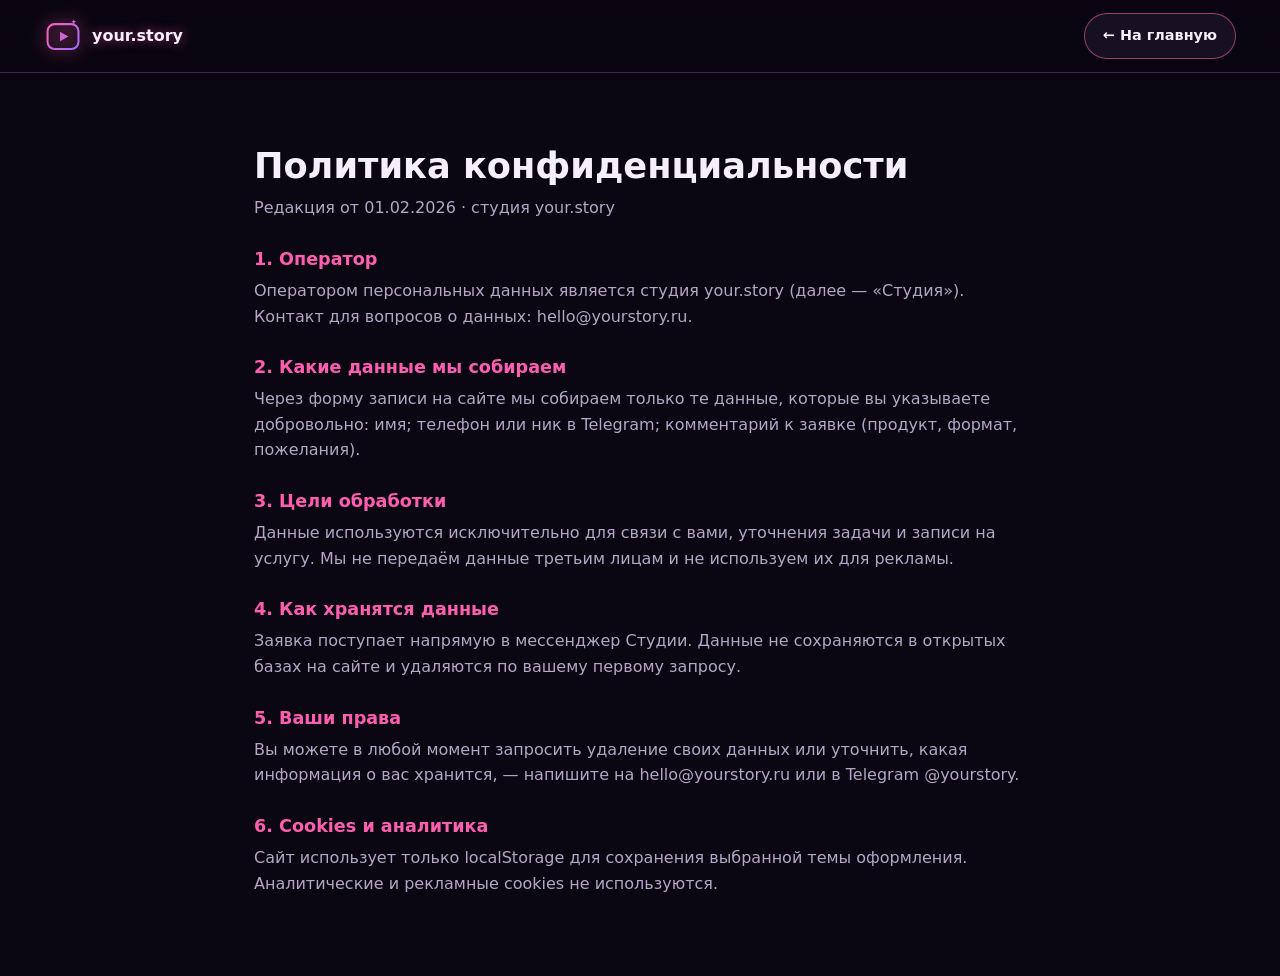
==== privacy.html @ 6f64eec4 "feat: лендинг your.story — полноэкранный hero с дуотон-неоном, две темы, форма в Telegram" ====
<!doctype html>
<html lang="ru" data-theme="dark">
  <head>
    <meta charset="UTF-8" />
    <meta name="viewport" content="width=device-width, initial-scale=1.0" />
    <title>Политика конфиденциальности — your.story</title>
    <meta
      name="description"
      content="Политика обработки персональных данных студии your.story"
    />
    <link rel="icon" type="image/svg+xml" href="img/logo/favicon.svg" />
    <script>
      (function () {
        try {
          if (localStorage.getItem("your-story-theme") === "light")
            document.documentElement.setAttribute("data-theme", "light");
        } catch (e) {}
      })();
    </script>
    <link rel="stylesheet" href="css/style.css" />
  </head>
  <body class="page">
    <header class="header">
      <div class="header__inner">
        <a class="header__logo" href="index.html">
          <img
            class="header__logo-icon"
            src="img/logo/logo.svg"
            alt="Логотип your.story"
            width="38"
            height="38"
          />
          <span class="header__logo-text">your.story</span>
        </a>
        <a class="button button--ghost button--small" href="index.html"
          >← На главную</a
        >
      </div>
    </header>

    <main class="page__main">
      <section class="section">
        <div class="section__inner policy">
          <h1 class="policy__title">Политика конфиденциальности</h1>
          <p>Редакция от 01.02.2026 · студия your.story</p>

          <h2>1. Оператор</h2>
          <p>
            Оператором персональных данных является студия your.story (далее —
            «Студия»). Контакт для вопросов о данных: hello@yourstory.ru.
          </p>

          <h2>2. Какие данные мы собираем</h2>
          <p>
            Через форму записи на сайте мы собираем только те данные, которые вы
            указываете добровольно: имя; телефон или ник в Telegram; комментарий
            к заявке (продукт, формат, пожелания).
          </p>

          <h2>3. Цели обработки</h2>
          <p>
            Данные используются исключительно для связи с вами, уточнения задачи
            и записи на услугу. Мы не передаём данные третьим лицам и не
            используем их для рекламы.
          </p>

          <h2>4. Как хранятся данные</h2>
          <p>
            Заявка поступает напрямую в мессенджер Студии. Данные не сохраняются
            в открытых базах на сайте и удаляются по вашему первому запросу.
          </p>

          <h2>5. Ваши права</h2>
          <p>
            Вы можете в любой момент запросить удаление своих данных или
            уточнить, какая информация о вас хранится, — напишите на
            hello@yourstory.ru или в Telegram @yourstory.
          </p>

          <h2>6. Cookies и аналитика</h2>
          <p>
            Сайт использует только localStorage для сохранения выбранной темы
            оформления. Аналитические и рекламные cookies не используются.
          </p>
        </div>
      </section>
    </main>
  </body>
</html>
---- css/style.css ----
/* =========================================================
   style.css — единственная точка входа стилей
========================================================= */
@import "modules/base.css";
@import "modules/header.css";
@import "modules/hero.css";
@import "modules/content.css";
@import "modules/packages.css";
@import "modules/results.css";
@import "modules/faq.css";
@import "modules/form.css";
@import "modules/footer.css";
@import "modules/neon.css";
@import "modules/media.css";
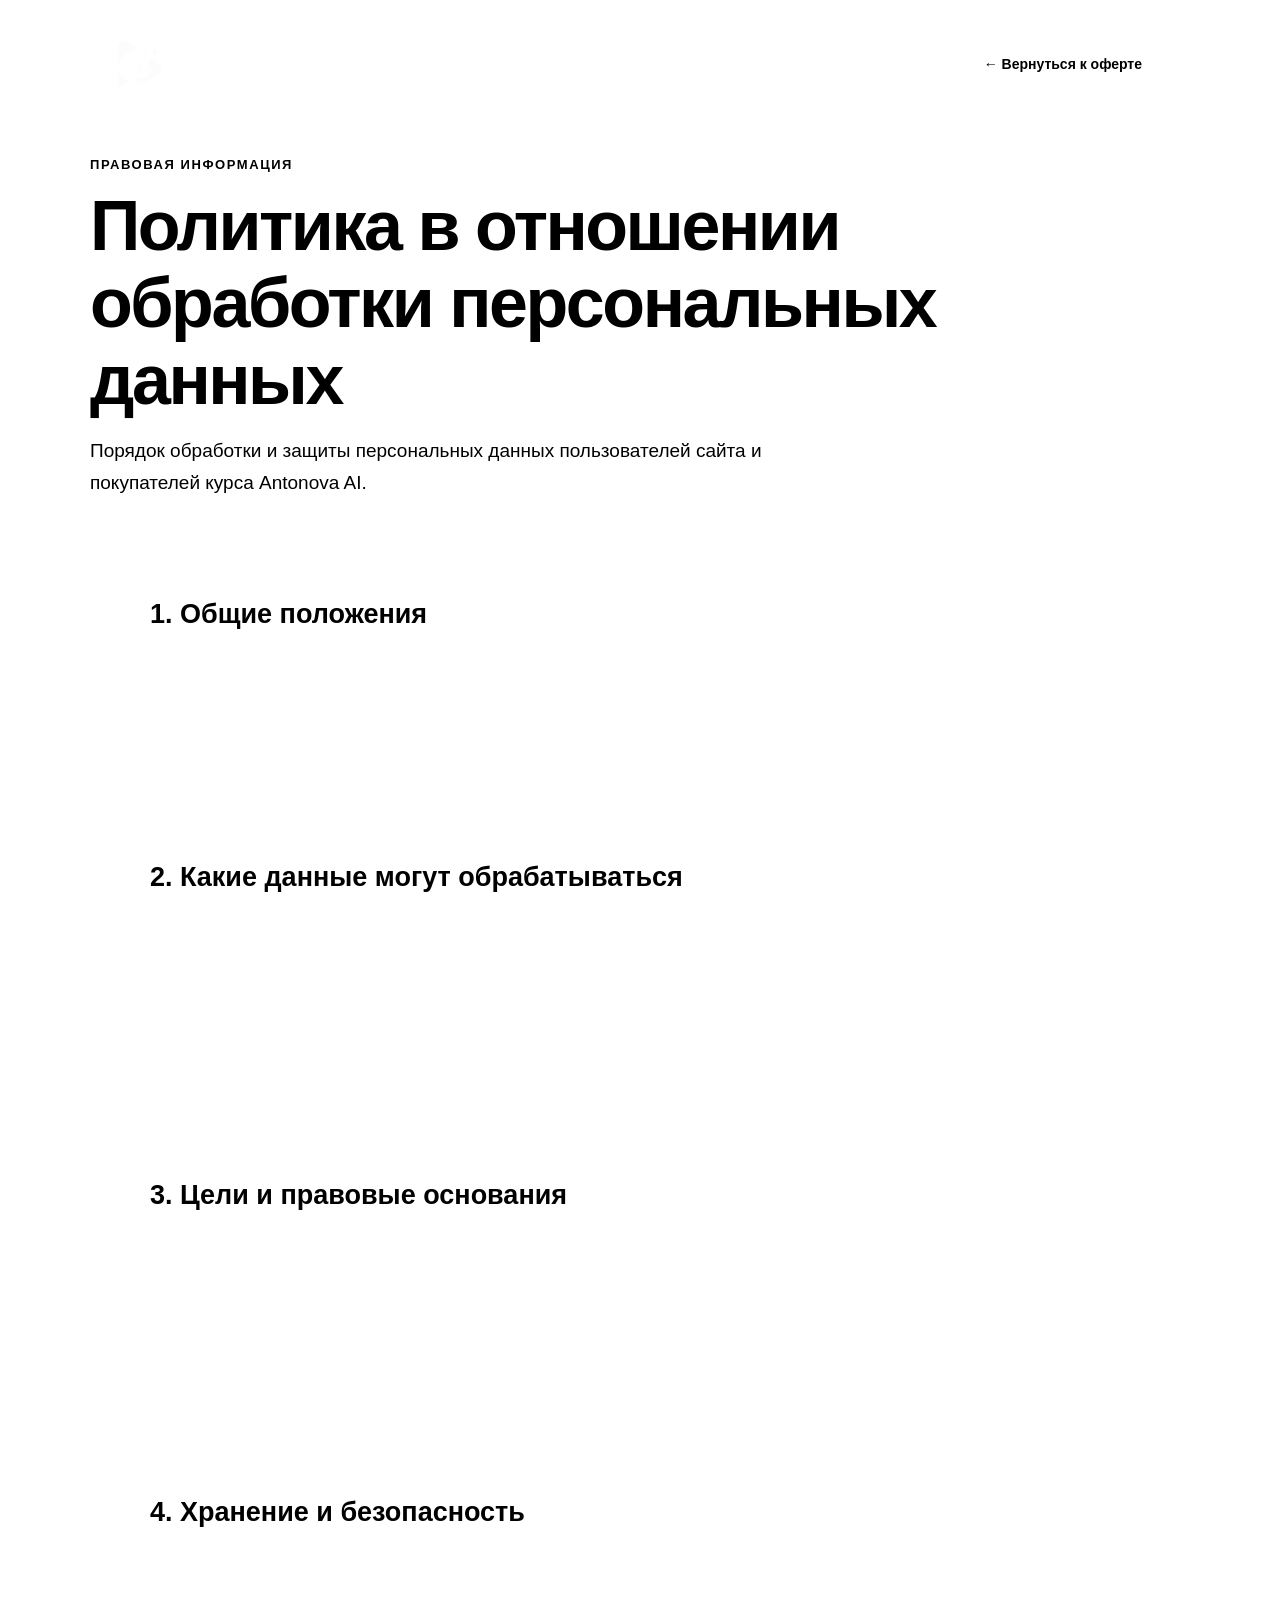
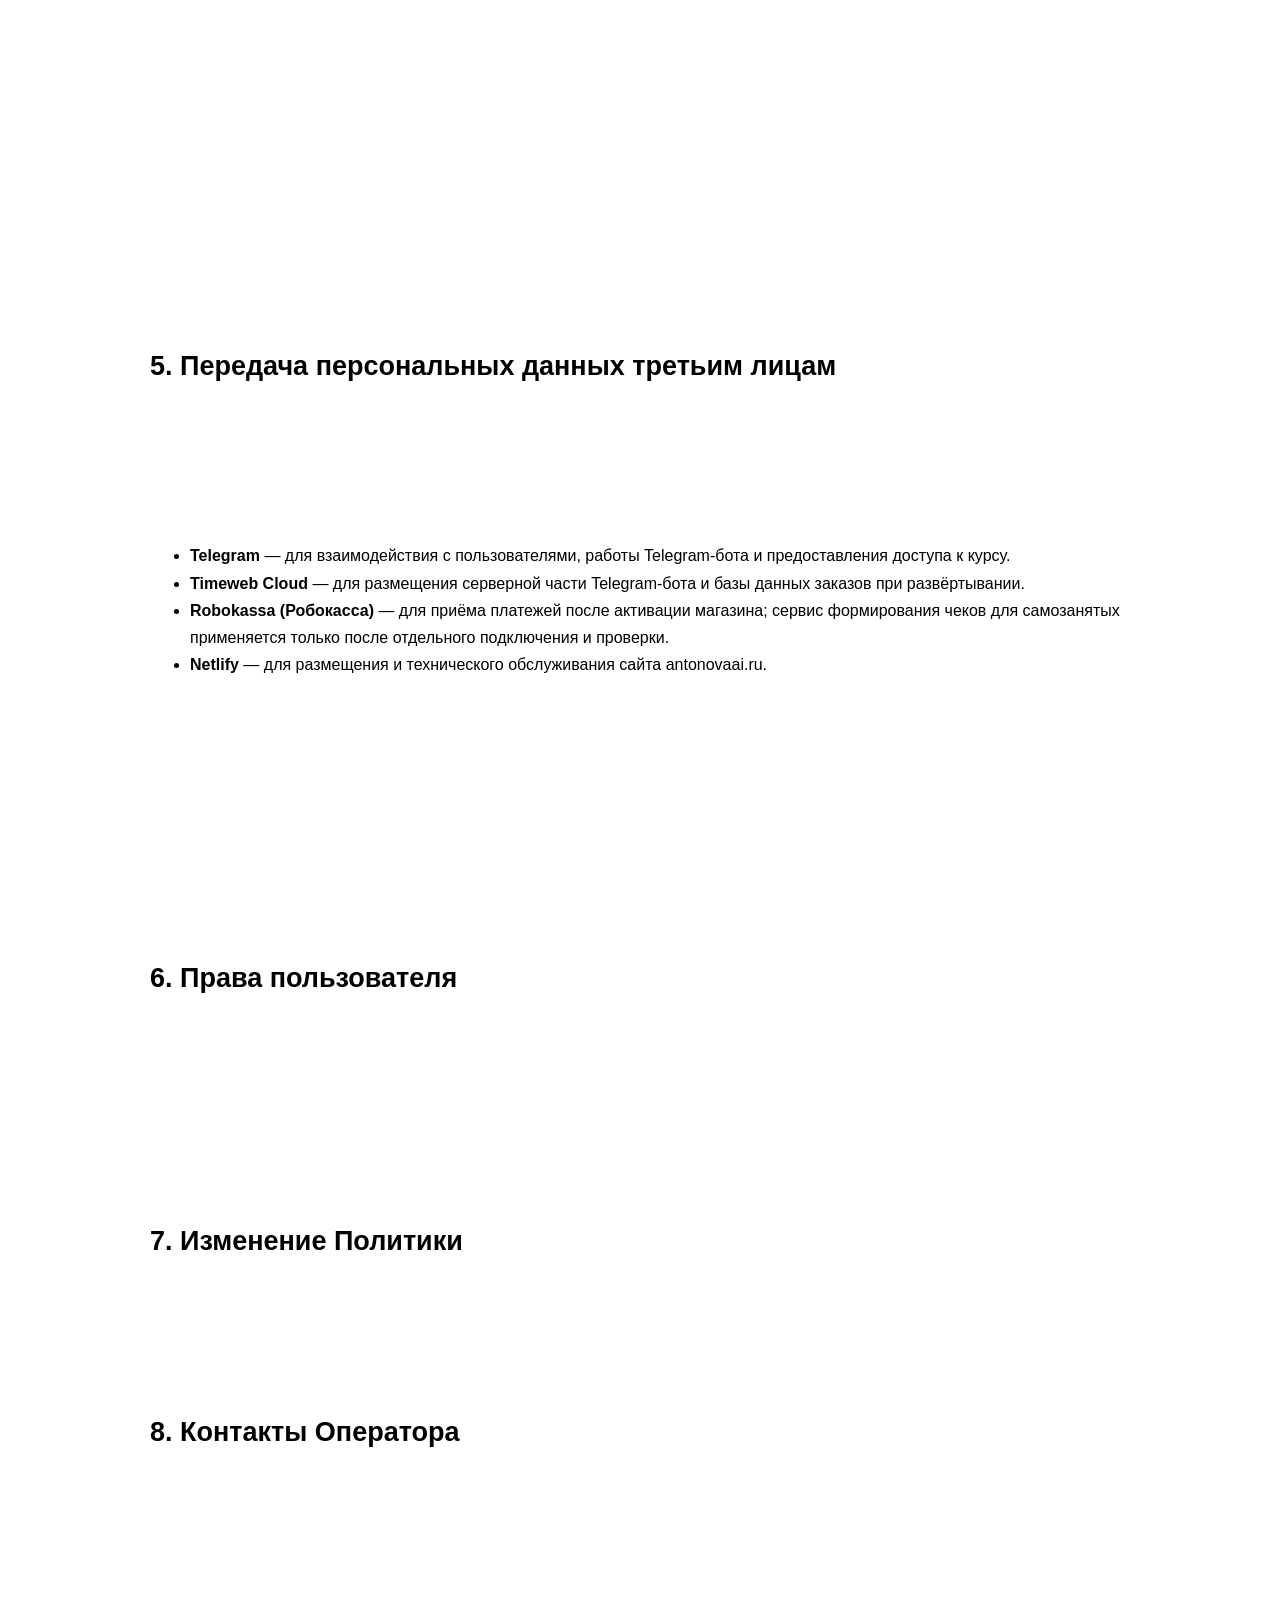
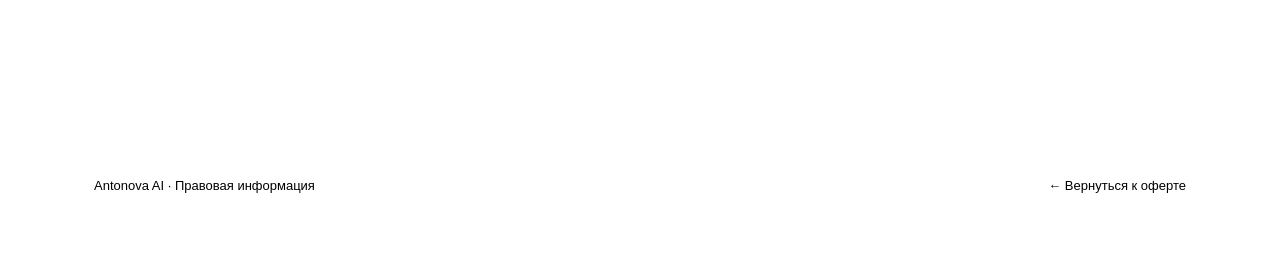
==== commit 13c17fab: "Обновлён дизайн сайта Antonova AI и юридические документы" ====
--- a/privacy.html
+++ b/privacy.html
@@ -1,89 +1,217 @@
 <!doctype html>
-<html lang="ru" data-theme="dark">
+<html lang="ru">
   <head>
-    <meta charset="UTF-8" />
-    <meta name="viewport" content="width=device-width, initial-scale=1.0" />
-    <title>Политика конфиденциальности — your.story</title>
+    <meta charset="utf-8" />
+    <meta name="viewport" content="width=device-width, initial-scale=1" />
+    <meta name="robots" content="noindex, follow" />
+    <title>Политика обработки персональных данных — Antonova AI</title>
     <meta
       name="description"
-      content="Политика обработки персональных данных студии your.story"
+      content="Политика обработки персональных данных покупателей курса Antonova AI."
     />
-    <link rel="icon" type="image/svg+xml" href="img/logo/favicon.svg" />
-    <script>
-      (function () {
-        try {
-          if (localStorage.getItem("your-story-theme") === "light")
-            document.documentElement.setAttribute("data-theme", "light");
-        } catch (e) {}
-      })();
-    </script>
-    <link rel="stylesheet" href="css/style.css" />
-  </head>
-  <body class="page">
-    <header class="header">
-      <div class="header__inner">
-        <a class="header__logo" href="index.html">
-          <img
-            class="header__logo-icon"
-            src="img/logo/logo.svg"
-            alt="Логотип your.story"
-            width="38"
-            height="38"
-          />
-          <span class="header__logo-text">your.story</span>
-        </a>
-        <a class="button button--ghost button--small" href="index.html"
-          >← На главную</a
+    <link rel="icon" type="image/png" href="/img/favicon.png" />
+    <link rel="apple-touch-icon" href="/img/apple-touch-icon.png" />
+    <link rel="stylesheet" href="css/privacy.css" />
+    <link rel="stylesheet" href="/css/brand.css" />
+  <link rel="shortcut icon" href="/favicon.ico" />
+</head>
+  <body>
+    <main class="shell">
+      <header class="offer-header privacy-header">
+        <a class="antonova-brand" href="index.html" aria-label="Antonova AI — на главную"><img src="/img/antonova-ai-logo.png" alt="Antonova AI" width="112" height="94" /></a>
+        <a class="offer-back" href="offer.html#personal-data"
+          >← Вернуться к оферте</a
         >
-      </div>
-    </header>
-
-    <main class="page__main">
-      <section class="section">
-        <div class="section__inner policy">
-          <h1 class="policy__title">Политика конфиденциальности</h1>
-          <p>Редакция от 01.02.2026 · студия your.story</p>
-
-          <h2>1. Оператор</h2>
-          <p>
-            Оператором персональных данных является студия your.story (далее —
-            «Студия»). Контакт для вопросов о данных: hello@yourstory.ru.
-          </p>
-
-          <h2>2. Какие данные мы собираем</h2>
-          <p>
-            Через форму записи на сайте мы собираем только те данные, которые вы
-            указываете добровольно: имя; телефон или ник в Telegram; комментарий
-            к заявке (продукт, формат, пожелания).
-          </p>
-
-          <h2>3. Цели обработки</h2>
-          <p>
-            Данные используются исключительно для связи с вами, уточнения задачи
-            и записи на услугу. Мы не передаём данные третьим лицам и не
-            используем их для рекламы.
-          </p>
-
-          <h2>4. Как хранятся данные</h2>
-          <p>
-            Заявка поступает напрямую в мессенджер Студии. Данные не сохраняются
-            в открытых базах на сайте и удаляются по вашему первому запросу.
-          </p>
-
-          <h2>5. Ваши права</h2>
-          <p>
-            Вы можете в любой момент запросить удаление своих данных или
-            уточнить, какая информация о вас хранится, — напишите на
-            hello@yourstory.ru или в Telegram @yourstory.
-          </p>
-
-          <h2>6. Cookies и аналитика</h2>
-          <p>
-            Сайт использует только localStorage для сохранения выбранной темы
-            оформления. Аналитические и рекламные cookies не используются.
-          </p>
-        </div>
-      </section>
+      </header>
+      <div class="eyebrow">Правовая информация</div>
+      <h1>Политика в отношении обработки персональных данных</h1>
+      <p class="intro">
+        Порядок обработки и защиты персональных данных пользователей сайта и
+        покупателей курса Antonova AI.
+      </p>
+      <article class="document">
+        <h2>1. Общие положения</h2>
+        <p>
+          1.1. Настоящая Политика определяет общие правила обработки
+          персональных данных при использовании сайта
+          <a href="https://antonovaai.ru/">antonovaai.ru</a>, Telegram-бота
+          <a href="https://t.me/antonovaai_multiki_bot"
+            >@antonovaai_multiki_bot</a
+          >
+          и покупке курса Antonova AI.
+        </p>
+        <p>
+          1.2. Оператор персональных данных: Антонова Виктория Николаевна,
+          физическое лицо, применяющее специальный налоговый режим «Налог на
+          профессиональный доход» (НПД). Контакт по вопросам персональных
+          данных: <a href="mailto:sopikova00@inbox.ru">sopikova00@inbox.ru</a>.
+        </p>
+        <p>
+          1.3. Политика составлена с учётом Федерального закона № 152-ФЗ «О
+          персональных данных».
+        </p>
+        <h2>2. Какие данные могут обрабатываться</h2>
+        <p>
+          2.1. При оформлении заказа через Telegram-бота: Telegram ID, имя
+          пользователя, username (при наличии), номер заказа, сведения о курсе,
+          промокоде, цене, статусе оплаты и выдаче доступа.
+        </p>
+        <p>
+          2.2. Для оплаты, формирования чека и поддержки: предоставленные
+          покупателем email или телефон, идентификатор платежа, содержание
+          обращения и иные сведения, добровольно сообщённые пользователем.
+        </p>
+        <p>
+          2.3. Сайт Antonova AI не использует собственные механизмы
+          аналитического отслеживания посетителей и не устанавливает cookies
+          средствами кода сайта. При посещении сайта технические сведения,
+          включая IP-адрес, информацию о браузере и запросах, могут
+          обрабатываться хостинг-провайдером Netlify для обеспечения работы и
+          безопасности сайта.
+        </p>
+        <h2>3. Цели и правовые основания</h2>
+        <p>
+          3.1. Данные обрабатываются для оформления и исполнения заказов,
+          подтверждения оплаты, выдачи доступа к курсу, обработки обращений и
+          возвратов, формирования чеков и исполнения обязанностей, установленных
+          законодательством.
+        </p>
+        <p>
+          3.2. Основаниями обработки могут выступать исполнение договора,
+          выполнение обязанностей по закону и, в предусмотренных случаях,
+          согласие субъекта персональных данных.
+        </p>
+        <p>
+          3.3. Рекламные рассылки не входят в перечисленные цели и требуют
+          отдельного правового основания. Если для конкретной обработки
+          требуется согласие пользователя, оно запрашивается отдельно от
+          принятия условий договора и может быть отозвано в предусмотренном
+          законом порядке.
+        </p>
+        <h2>4. Хранение и безопасность</h2>
+        <p>
+          4.1. Оператор принимает необходимые организационные и технические меры
+          защиты данных от неправомерного доступа, изменения, утраты и
+          распространения.
+        </p>
+        <p>
+          4.2. Сведения о заказах, платежах и чеках хранятся в течение сроков,
+          необходимых для исполнения договора, рассмотрения обращений и
+          соблюдения обязательных требований законодательства. Сведения об
+          аккаунте и доступе к курсу обрабатываются, пока это необходимо для
+          предоставления оплаченного доступа и поддержки пользователя.
+          Переписка по обращениям хранится на период рассмотрения обращения
+          и возможных связанных с ним требований. Конкретный срок определяется
+          целью обработки, применимыми сроками обязательного хранения и
+          исковой давности. По прекращении законных оснований данные удаляются
+          или обезличиваются в установленном порядке.
+        </p>
+        <p>
+          4.3. Для учёта пользователей Telegram-бота, заказов, подтверждений
+          оплаты и выдачи доступа используется база данных информационной
+          системы. Серверная часть бота размещается или планируется к
+          размещению на Timeweb Cloud. Местонахождение серверов и соблюдение
+          требований о локализации персональных данных граждан Российской
+          Федерации проверяются Оператором до запуска обработки на сервере.
+        </p>
+
+        <h2>5. Передача персональных данных третьим лицам</h2>
+
+        <p>
+          5.1. Исполнитель может передавать персональные данные третьим лицам
+          или поручать им обработку персональных данных при наличии законных
+          оснований и в объёме, необходимом для достижения целей обработки.
+        </p>
+
+        <p>
+          5.2. Для обеспечения работы сайта, Telegram-бота, оформления заказов,
+          предоставления доступа к образовательным материалам и приёма платежей
+          могут использоваться следующие сервисы в зависимости от фактически
+          подключённых функций:
+        </p>
+
+        <ul>
+          <li>
+            <strong>Telegram</strong> — для взаимодействия с пользователями,
+            работы Telegram-бота и предоставления доступа к курсу.
+          </li>
+          <li>
+            <strong>Timeweb Cloud</strong> — для размещения серверной части
+            Telegram-бота и базы данных заказов при развёртывании.
+          </li>
+          <li>
+            <strong>Robokassa (Робокасса)</strong> — для приёма платежей после
+            активации магазина; сервис формирования чеков для самозанятых
+            применяется только после отдельного подключения и проверки.
+          </li>
+          <li>
+            <strong>Netlify</strong> — для размещения и технического
+            обслуживания сайта antonovaai.ru.
+          </li>
+        </ul>
+
+        <p>
+          5.3. Использование сторонних сервисов может предполагать обработку
+          персональных данных в соответствии с их собственными правилами. При
+          осуществлении трансграничной передачи персональных данных Исполнитель
+          выполняет применимые требования законодательства Российской Федерации.
+        </p>
+
+        <p>
+          5.4. Исполнитель не продаёт персональные данные пользователей и не
+          передаёт их третьим лицам для самостоятельных рекламных целей без
+          соответствующего правового основания.
+        </p>
+
+        <p>
+          5.5. Персональные данные могут передаваться уполномоченным
+          государственным органам в случаях и порядке, предусмотренных
+          законодательством Российской Федерации.
+        </p>
+
+        <h2>6. Права пользователя</h2>
+        <p>
+          6.1. Пользователь вправе в предусмотренных законом случаях запросить
+          информацию об обработке данных, потребовать уточнения, блокирования
+          или уничтожения данных, а также отозвать согласие на обработку.
+        </p>
+        <p>
+          6.2. Обращения направляются на
+          <a href="mailto:sopikova00@inbox.ru">sopikova00@inbox.ru</a>. Для
+          рассмотрения запроса могут потребоваться сведения, позволяющие
+          установить заявителя. Ответ предоставляется в порядке и сроки,
+          предусмотренные законодательством.
+        </p>
+        <p>
+          6.3. Отзыв согласия не исключает обработку данных, если для неё
+          имеется другое предусмотренное законом основание.
+        </p>
+        <h2>7. Изменение Политики</h2>
+        <p>
+          7.1. Политика может обновляться при изменении обработки данных или
+          требований законодательства. Действующая редакция размещается по
+          адресу
+          <a href="privacy.html"
+            >https://antonovaai.ru/privacy.html</a
+          >.
+        </p>
+        <p>7.2. Настоящая редакция действует с даты её публикации на сайте.</p>
+        <h2>8. Контакты Оператора</h2>
+        <p class="requisite">ФИО: Антонова Виктория Николаевна</p>
+        <p class="requisite">
+          Статус: физическое лицо, применяющее НПД (самозанятая)
+        </p>
+        <p class="requisite">
+          Email: <a href="mailto:sopikova00@inbox.ru">sopikova00@inbox.ru</a>
+        </p>
+        <p class="requisite">
+          Сайт: <a href="https://antonovaai.ru/">https://antonovaai.ru/</a>
+        </p>
+      </article>
+      <footer class="offer-footer">
+        <span>Antonova AI · Правовая информация</span
+        ><a href="offer.html#personal-data">← Вернуться к оферте</a>
+      </footer>
     </main>
   </body>
 </html>
--- a/css/privacy.css
+++ b/css/privacy.css
@@ -0,0 +1,7 @@
+@import url("./offer.css");
+/* Policy page reuses the offer page and current website design tokens. */
+.privacy-header { justify-content: flex-end; }
+.privacy-notice { margin: 0 0 28px; padding: 18px 22px; border-radius: var(--radius-md); border: 1px solid var(--color-yellow); background: rgba(240,217,107,.12); color: #fff5c5; line-height: 1.65; }
+.privacy-review { padding: 12px 16px; border-left: 3px solid var(--color-yellow); background: rgba(240,217,107,.10); border-radius: 8px; }
+.privacy-review-inline { border-bottom: 1px dashed var(--color-yellow); color: #fff5c5; }
+@media print { .privacy-notice { display: none; } .privacy-review { color: #222 !important; background: #eee; } }
--- a/css/brand.css
+++ b/css/brand.css
@@ -0,0 +1,101 @@
+/* Antonova AI: shared header branding */
+.antonova-brand {
+  display: inline-flex;
+  flex: 0 0 auto;
+  align-items: center;
+  justify-content: flex-start;
+  text-decoration: none;
+  line-height: 0;
+}
+.antonova-brand img {
+  display: block;
+  width: 44px;
+  height: auto;
+  object-fit: contain;
+}
+/* Main page: logo left, navigation right. */
+.hero-wrap__header {
+  display: flex;
+  justify-content: space-between;
+  align-items: center;
+  gap: 24px;
+}
+.hero-wrap__header > .antonova-brand {
+  display: inline-flex;
+  flex-shrink: 0;
+  position: relative;
+  z-index: 2;
+}
+.hero-wrap__header > .hero-wrap__nav {
+  margin-left: auto;
+}
+.hero-wrap__header > .burger {
+  margin-left: auto;
+  flex-shrink: 0;
+}
+/* Legal pages: logo always stays at the left edge, back link at the right. */
+.offer-header,
+.offer-header.privacy-header,
+.error-page__header {
+  display: flex;
+  flex-direction: row;
+  align-items: center;
+  justify-content: space-between;
+}
+.offer-header > .antonova-brand,
+.error-page__header > .antonova-brand {
+  margin-right: auto;
+}
+.offer-header > .offer-back {
+  margin-left: auto;
+}
+@media (max-width: 1080px) {
+  .hero-wrap__header {
+    display: flex;
+    justify-content: space-between;
+    gap: 12px;
+  }
+  .antonova-brand img {
+    width: 94px;
+    height: 78px;
+  }
+}
+@media (max-width: 700px) {
+  .offer-header,
+  .offer-header.privacy-header {
+    flex-direction: row;
+    align-items: center;
+    justify-content: space-between;
+  }
+  .offer-header > .offer-back {
+    align-self: center;
+  }
+}
+@media (max-width: 480px) {
+  .antonova-brand img {
+    width: 76px;
+    height: 64px;
+  }
+  .offer-header,
+  .offer-header.privacy-header,
+  .error-page__header {
+    gap: 10px;
+    padding: 12px 14px;
+  }
+  .offer-back {
+    padding: 9px 12px;
+    font-size: 12px;
+  }
+}
+
+/* Keep the brand visible and the burger aligned right on narrow screens. */
+@media (max-width: 1080px) {
+  .hero-wrap__header > .antonova-brand {
+    display: inline-flex;
+    visibility: visible;
+    opacity: 1;
+  }
+  .hero-wrap__header > .burger {
+    margin-left: auto;
+  }
+}
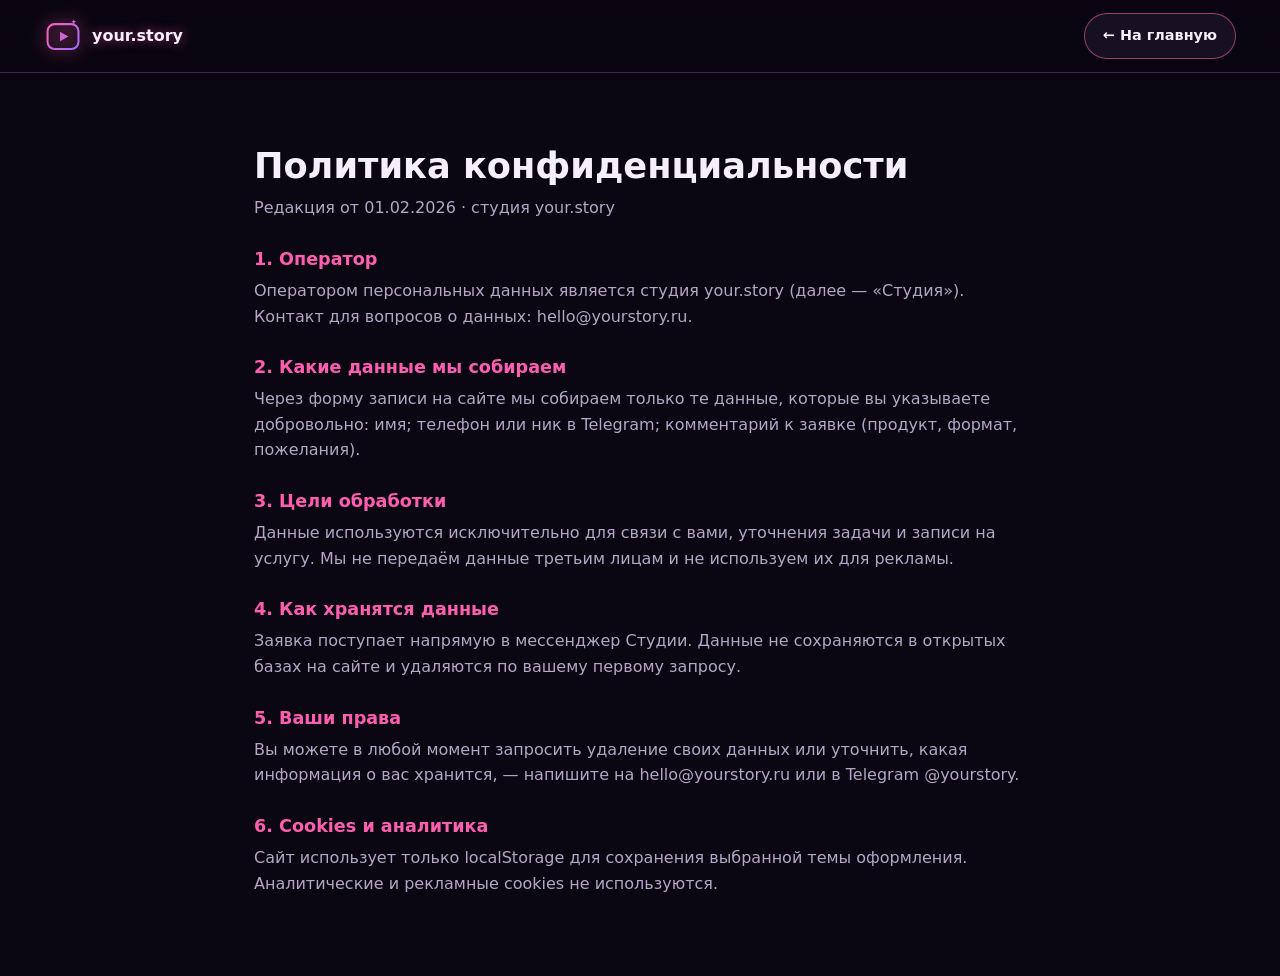
==== commit e9bc8d0b: "Revert "Обновлён дизайн сайта Antonova AI и юридические документы" This reverts commit 13c17fab2daf5" ====
--- a/privacy.html
+++ b/privacy.html
@@ -1,217 +1,89 @@
 <!doctype html>
-<html lang="ru">
+<html lang="ru" data-theme="dark">
   <head>
-    <meta charset="utf-8" />
-    <meta name="viewport" content="width=device-width, initial-scale=1" />
-    <meta name="robots" content="noindex, follow" />
-    <title>Политика обработки персональных данных — Antonova AI</title>
+    <meta charset="UTF-8" />
+    <meta name="viewport" content="width=device-width, initial-scale=1.0" />
+    <title>Политика конфиденциальности — your.story</title>
     <meta
       name="description"
-      content="Политика обработки персональных данных покупателей курса Antonova AI."
+      content="Политика обработки персональных данных студии your.story"
     />
-    <link rel="icon" type="image/png" href="/img/favicon.png" />
-    <link rel="apple-touch-icon" href="/img/apple-touch-icon.png" />
-    <link rel="stylesheet" href="css/privacy.css" />
-    <link rel="stylesheet" href="/css/brand.css" />
-  <link rel="shortcut icon" href="/favicon.ico" />
-</head>
-  <body>
-    <main class="shell">
-      <header class="offer-header privacy-header">
-        <a class="antonova-brand" href="index.html" aria-label="Antonova AI — на главную"><img src="/img/antonova-ai-logo.png" alt="Antonova AI" width="112" height="94" /></a>
-        <a class="offer-back" href="offer.html#personal-data"
-          >← Вернуться к оферте</a
+    <link rel="icon" type="image/svg+xml" href="img/logo/favicon.svg" />
+    <script>
+      (function () {
+        try {
+          if (localStorage.getItem("your-story-theme") === "light")
+            document.documentElement.setAttribute("data-theme", "light");
+        } catch (e) {}
+      })();
+    </script>
+    <link rel="stylesheet" href="css/style.css" />
+  </head>
+  <body class="page">
+    <header class="header">
+      <div class="header__inner">
+        <a class="header__logo" href="index.html">
+          <img
+            class="header__logo-icon"
+            src="img/logo/logo.svg"
+            alt="Логотип your.story"
+            width="38"
+            height="38"
+          />
+          <span class="header__logo-text">your.story</span>
+        </a>
+        <a class="button button--ghost button--small" href="index.html"
+          >← На главную</a
         >
-      </header>
-      <div class="eyebrow">Правовая информация</div>
-      <h1>Политика в отношении обработки персональных данных</h1>
-      <p class="intro">
-        Порядок обработки и защиты персональных данных пользователей сайта и
-        покупателей курса Antonova AI.
-      </p>
-      <article class="document">
-        <h2>1. Общие положения</h2>
-        <p>
-          1.1. Настоящая Политика определяет общие правила обработки
-          персональных данных при использовании сайта
-          <a href="https://antonovaai.ru/">antonovaai.ru</a>, Telegram-бота
-          <a href="https://t.me/antonovaai_multiki_bot"
-            >@antonovaai_multiki_bot</a
-          >
-          и покупке курса Antonova AI.
-        </p>
-        <p>
-          1.2. Оператор персональных данных: Антонова Виктория Николаевна,
-          физическое лицо, применяющее специальный налоговый режим «Налог на
-          профессиональный доход» (НПД). Контакт по вопросам персональных
-          данных: <a href="mailto:sopikova00@inbox.ru">sopikova00@inbox.ru</a>.
-        </p>
-        <p>
-          1.3. Политика составлена с учётом Федерального закона № 152-ФЗ «О
-          персональных данных».
-        </p>
-        <h2>2. Какие данные могут обрабатываться</h2>
-        <p>
-          2.1. При оформлении заказа через Telegram-бота: Telegram ID, имя
-          пользователя, username (при наличии), номер заказа, сведения о курсе,
-          промокоде, цене, статусе оплаты и выдаче доступа.
-        </p>
-        <p>
-          2.2. Для оплаты, формирования чека и поддержки: предоставленные
-          покупателем email или телефон, идентификатор платежа, содержание
-          обращения и иные сведения, добровольно сообщённые пользователем.
-        </p>
-        <p>
-          2.3. Сайт Antonova AI не использует собственные механизмы
-          аналитического отслеживания посетителей и не устанавливает cookies
-          средствами кода сайта. При посещении сайта технические сведения,
-          включая IP-адрес, информацию о браузере и запросах, могут
-          обрабатываться хостинг-провайдером Netlify для обеспечения работы и
-          безопасности сайта.
-        </p>
-        <h2>3. Цели и правовые основания</h2>
-        <p>
-          3.1. Данные обрабатываются для оформления и исполнения заказов,
-          подтверждения оплаты, выдачи доступа к курсу, обработки обращений и
-          возвратов, формирования чеков и исполнения обязанностей, установленных
-          законодательством.
-        </p>
-        <p>
-          3.2. Основаниями обработки могут выступать исполнение договора,
-          выполнение обязанностей по закону и, в предусмотренных случаях,
-          согласие субъекта персональных данных.
-        </p>
-        <p>
-          3.3. Рекламные рассылки не входят в перечисленные цели и требуют
-          отдельного правового основания. Если для конкретной обработки
-          требуется согласие пользователя, оно запрашивается отдельно от
-          принятия условий договора и может быть отозвано в предусмотренном
-          законом порядке.
-        </p>
-        <h2>4. Хранение и безопасность</h2>
-        <p>
-          4.1. Оператор принимает необходимые организационные и технические меры
-          защиты данных от неправомерного доступа, изменения, утраты и
-          распространения.
-        </p>
-        <p>
-          4.2. Сведения о заказах, платежах и чеках хранятся в течение сроков,
-          необходимых для исполнения договора, рассмотрения обращений и
-          соблюдения обязательных требований законодательства. Сведения об
-          аккаунте и доступе к курсу обрабатываются, пока это необходимо для
-          предоставления оплаченного доступа и поддержки пользователя.
-          Переписка по обращениям хранится на период рассмотрения обращения
-          и возможных связанных с ним требований. Конкретный срок определяется
-          целью обработки, применимыми сроками обязательного хранения и
-          исковой давности. По прекращении законных оснований данные удаляются
-          или обезличиваются в установленном порядке.
-        </p>
-        <p>
-          4.3. Для учёта пользователей Telegram-бота, заказов, подтверждений
-          оплаты и выдачи доступа используется база данных информационной
-          системы. Серверная часть бота размещается или планируется к
-          размещению на Timeweb Cloud. Местонахождение серверов и соблюдение
-          требований о локализации персональных данных граждан Российской
-          Федерации проверяются Оператором до запуска обработки на сервере.
-        </p>
+      </div>
+    </header>
 
-        <h2>5. Передача персональных данных третьим лицам</h2>
+    <main class="page__main">
+      <section class="section">
+        <div class="section__inner policy">
+          <h1 class="policy__title">Политика конфиденциальности</h1>
+          <p>Редакция от 01.02.2026 · студия your.story</p>
 
-        <p>
-          5.1. Исполнитель может передавать персональные данные третьим лицам
-          или поручать им обработку персональных данных при наличии законных
-          оснований и в объёме, необходимом для достижения целей обработки.
-        </p>
+          <h2>1. Оператор</h2>
+          <p>
+            Оператором персональных данных является студия your.story (далее —
+            «Студия»). Контакт для вопросов о данных: hello@yourstory.ru.
+          </p>
 
-        <p>
-          5.2. Для обеспечения работы сайта, Telegram-бота, оформления заказов,
-          предоставления доступа к образовательным материалам и приёма платежей
-          могут использоваться следующие сервисы в зависимости от фактически
-          подключённых функций:
-        </p>
+          <h2>2. Какие данные мы собираем</h2>
+          <p>
+            Через форму записи на сайте мы собираем только те данные, которые вы
+            указываете добровольно: имя; телефон или ник в Telegram; комментарий
+            к заявке (продукт, формат, пожелания).
+          </p>
 
-        <ul>
-          <li>
-            <strong>Telegram</strong> — для взаимодействия с пользователями,
-            работы Telegram-бота и предоставления доступа к курсу.
-          </li>
-          <li>
-            <strong>Timeweb Cloud</strong> — для размещения серверной части
-            Telegram-бота и базы данных заказов при развёртывании.
-          </li>
-          <li>
-            <strong>Robokassa (Робокасса)</strong> — для приёма платежей после
-            активации магазина; сервис формирования чеков для самозанятых
-            применяется только после отдельного подключения и проверки.
-          </li>
-          <li>
-            <strong>Netlify</strong> — для размещения и технического
-            обслуживания сайта antonovaai.ru.
-          </li>
-        </ul>
+          <h2>3. Цели обработки</h2>
+          <p>
+            Данные используются исключительно для связи с вами, уточнения задачи
+            и записи на услугу. Мы не передаём данные третьим лицам и не
+            используем их для рекламы.
+          </p>
 
-        <p>
-          5.3. Использование сторонних сервисов может предполагать обработку
-          персональных данных в соответствии с их собственными правилами. При
-          осуществлении трансграничной передачи персональных данных Исполнитель
-          выполняет применимые требования законодательства Российской Федерации.
-        </p>
+          <h2>4. Как хранятся данные</h2>
+          <p>
+            Заявка поступает напрямую в мессенджер Студии. Данные не сохраняются
+            в открытых базах на сайте и удаляются по вашему первому запросу.
+          </p>
 
-        <p>
-          5.4. Исполнитель не продаёт персональные данные пользователей и не
-          передаёт их третьим лицам для самостоятельных рекламных целей без
-          соответствующего правового основания.
-        </p>
+          <h2>5. Ваши права</h2>
+          <p>
+            Вы можете в любой момент запросить удаление своих данных или
+            уточнить, какая информация о вас хранится, — напишите на
+            hello@yourstory.ru или в Telegram @yourstory.
+          </p>
 
-        <p>
-          5.5. Персональные данные могут передаваться уполномоченным
-          государственным органам в случаях и порядке, предусмотренных
-          законодательством Российской Федерации.
-        </p>
-
-        <h2>6. Права пользователя</h2>
-        <p>
-          6.1. Пользователь вправе в предусмотренных законом случаях запросить
-          информацию об обработке данных, потребовать уточнения, блокирования
-          или уничтожения данных, а также отозвать согласие на обработку.
-        </p>
-        <p>
-          6.2. Обращения направляются на
-          <a href="mailto:sopikova00@inbox.ru">sopikova00@inbox.ru</a>. Для
-          рассмотрения запроса могут потребоваться сведения, позволяющие
-          установить заявителя. Ответ предоставляется в порядке и сроки,
-          предусмотренные законодательством.
-        </p>
-        <p>
-          6.3. Отзыв согласия не исключает обработку данных, если для неё
-          имеется другое предусмотренное законом основание.
-        </p>
-        <h2>7. Изменение Политики</h2>
-        <p>
-          7.1. Политика может обновляться при изменении обработки данных или
-          требований законодательства. Действующая редакция размещается по
-          адресу
-          <a href="privacy.html"
-            >https://antonovaai.ru/privacy.html</a
-          >.
-        </p>
-        <p>7.2. Настоящая редакция действует с даты её публикации на сайте.</p>
-        <h2>8. Контакты Оператора</h2>
-        <p class="requisite">ФИО: Антонова Виктория Николаевна</p>
-        <p class="requisite">
-          Статус: физическое лицо, применяющее НПД (самозанятая)
-        </p>
-        <p class="requisite">
-          Email: <a href="mailto:sopikova00@inbox.ru">sopikova00@inbox.ru</a>
-        </p>
-        <p class="requisite">
-          Сайт: <a href="https://antonovaai.ru/">https://antonovaai.ru/</a>
-        </p>
-      </article>
-      <footer class="offer-footer">
-        <span>Antonova AI · Правовая информация</span
-        ><a href="offer.html#personal-data">← Вернуться к оферте</a>
-      </footer>
+          <h2>6. Cookies и аналитика</h2>
+          <p>
+            Сайт использует только localStorage для сохранения выбранной темы
+            оформления. Аналитические и рекламные cookies не используются.
+          </p>
+        </div>
+      </section>
     </main>
   </body>
 </html>
--- a/css/style.css
+++ b/css/style.css
@@ -0,0 +1,14 @@
+/* =========================================================
+   style.css — единственная точка входа стилей
+========================================================= */
+@import "modules/base.css";
+@import "modules/header.css";
+@import "modules/hero.css";
+@import "modules/content.css";
+@import "modules/packages.css";
+@import "modules/results.css";
+@import "modules/faq.css";
+@import "modules/form.css";
+@import "modules/footer.css";
+@import "modules/neon.css";
+@import "modules/media.css";
